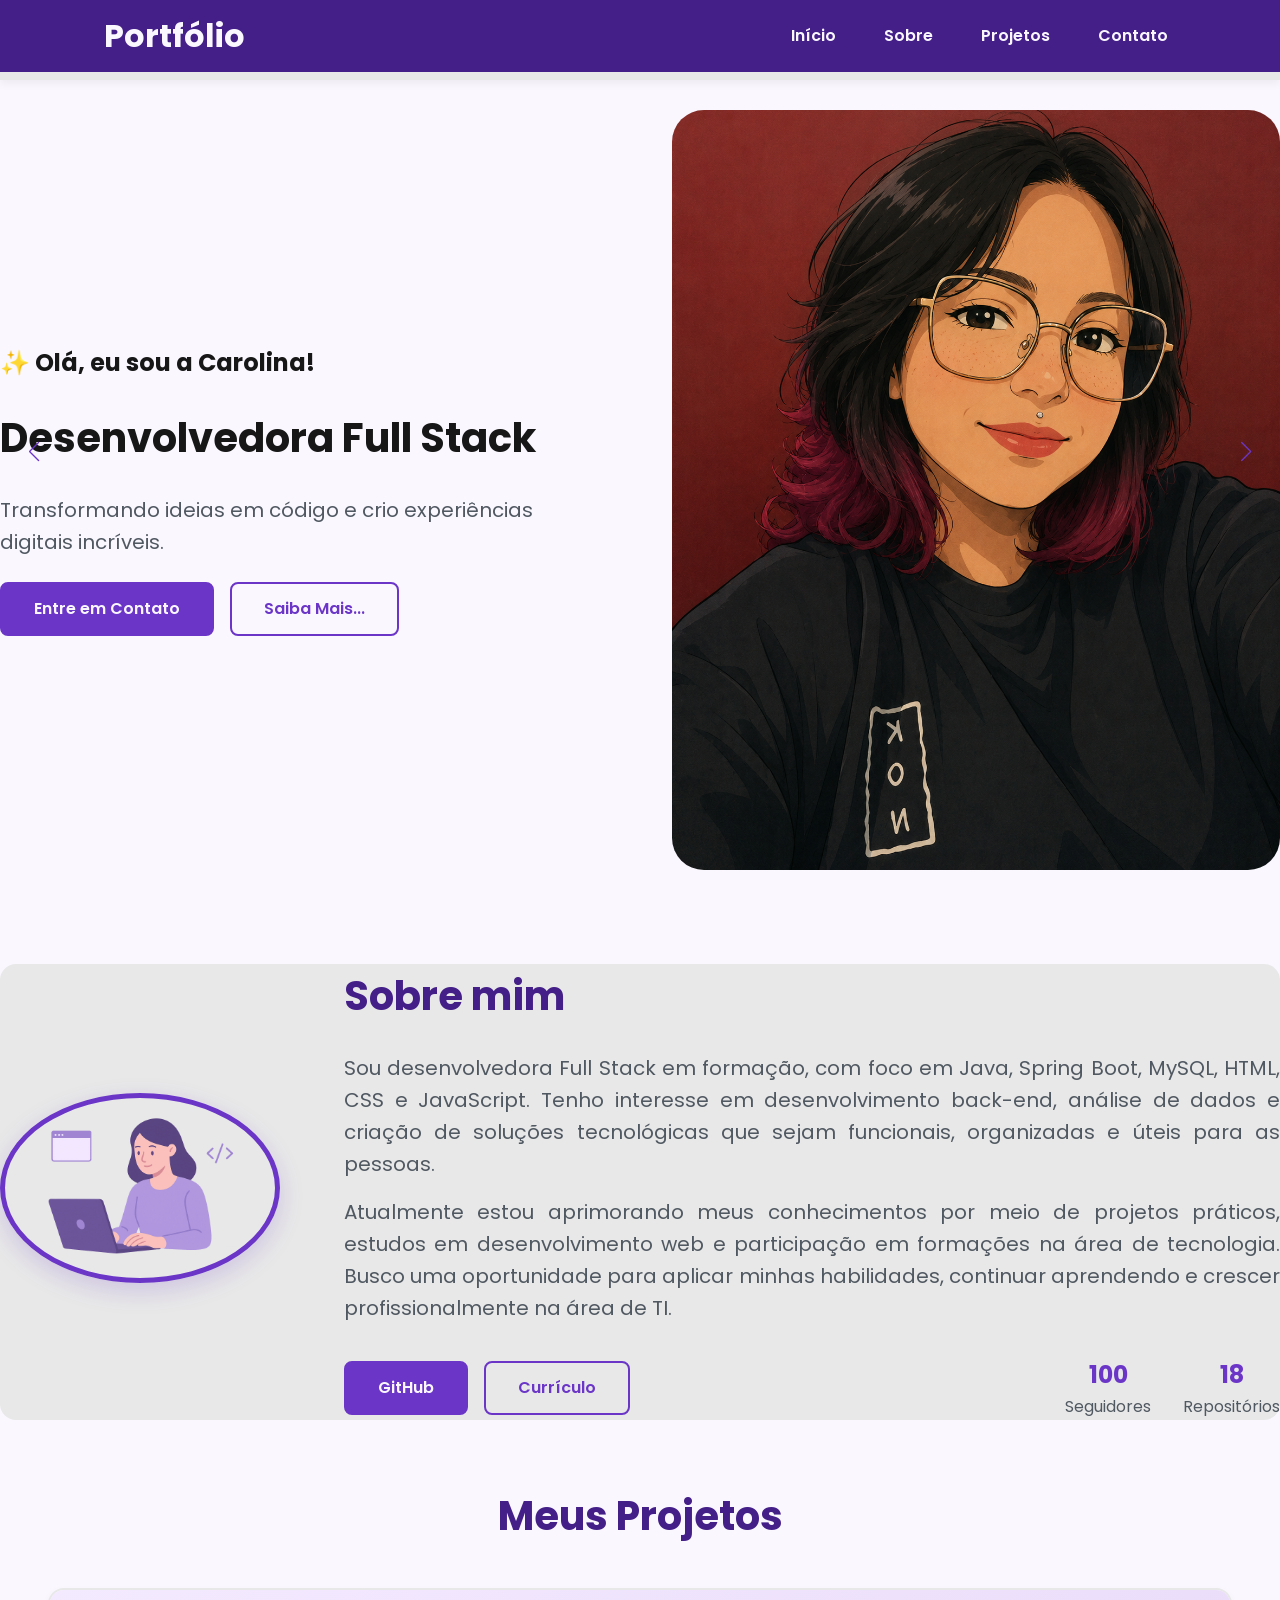
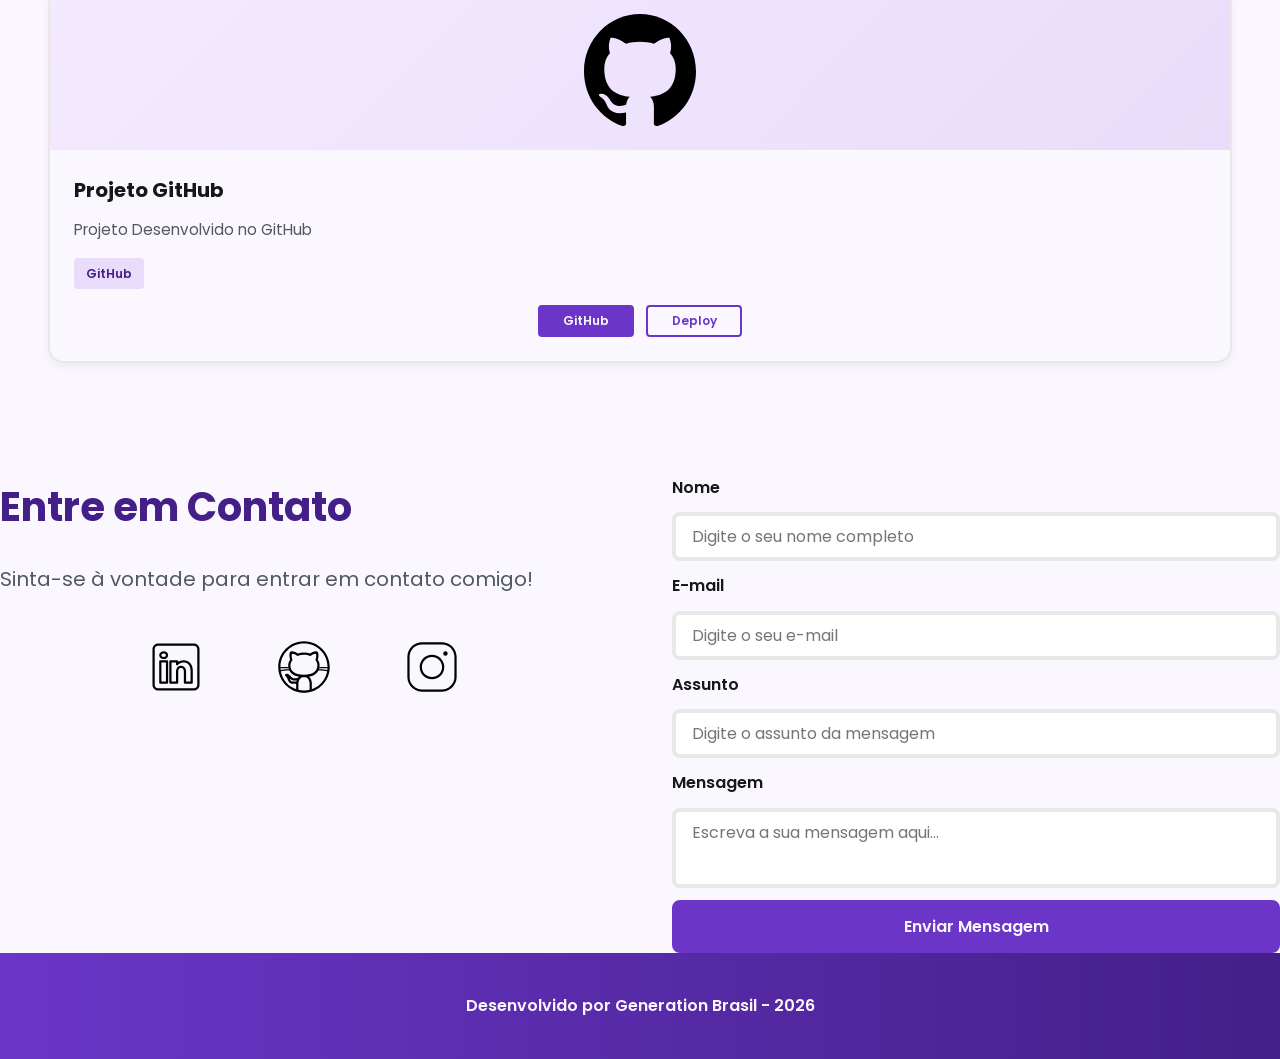
==== index.html @ 95e1c5ce "Implementação de estilização e responsividade" ====
<!DOCTYPE html>
<html lang="pt-br">

<head>

    <!-- Fontes do Google -->
<link rel="preconnect" href="https://fonts.googleapis.com">
<link rel="preconnect" href="https://fonts.gstatic.com" crossorigin>

<!-- Fonte do Google - Poppins -->
<link href="https://fonts.googleapis.com/css2?family=Poppins&display=swap" rel="stylesheet">

    <meta charset="UTF-8">
    <meta name="viewport" content="width=device-width, initial-scale=1.0">
    <meta name="author" content="Generation Brasil">
    <meta
        name="description"
        content="Portfólio da Generation Brasil,
                 desenvolvedor Full Stack especializado em criar experiências
                 digitais incríveis. Conheça meus projetos e entre em contato."
    >

    <meta name="robots" content="index, follow">

    <link rel="icon" type="image/svg+xml" href="./assets/img/favicon.svg">

    <!-- SWIPER CSS -->
    <link rel="stylesheet" href="https://cdn.jsdelivr.net/npm/swiper@11/swiper-bundle.min.css"> 

    <!-- Link para a Folha de Estilo da Página - CSS -->
    <link rel="stylesheet" href="./assets/css/style.css">

    <title>Portfólio Generation Brasil</title>

</head>

<body>
    <!--Cabeçalho da Página (header)-->
    <header> 

        <div class="menu-content">
            
            <!--TÍTULO-->
            <a href="index.html" id="titulo">Portfólio</a>

            <!--MENU-->
            <nav>
                <ul class="menu-list"> 
                    <li><a href="#hero">Início</a></li>
                    <li><a href="#about">Sobre</a></li>
                    <li><a href="#projects">Projetos</a></li>
                    <li><a href="#contact">Contato</a></li>
                </ul>
            </nav>

        </div>

    </header>

    <!--Seção Principal da Página (main)-->
    <main>

        <!--Seção de Boas vindas-->
        <section id="hero" class="section-container hero-container">

            <!--BOAS VINDAS-->
            <article class="hero-content">

                <span>✨ Olá, eu sou a Carolina!</span>
                <h1>Desenvolvedora Full Stack</h1>
                <p>Transformando ideias em código e crio experiências digitais incríveis.</p>

                <div class="buttons-container">
                    <a href="#contact" class="botao">Entre em Contato</a>
                    <a href="#about" class="botao-outline">Saiba Mais...</a>
                </div>

            </article>

            <!--IMAGEM-->
            <figure class="hero-image">
                <img src="assets/img/carolina_estudio-ghibi.png" 
                alt="Foto do Autor"
                class="float-animation">
            </figure>

        </section>

        <!--Seção Sobre o autor-->
        <section id="about" class="section-container about-container">
             <figure class="about-image">
        <img src="assets/img/foto_dev_woman.svg" alt="Foto do perfil">
    </figure>

    <article class="about-content">
        <h2>Sobre mim</h2>

        <p>
            Sou desenvolvedora Full Stack em formação, com foco em Java, Spring Boot,
    MySQL, HTML, CSS e JavaScript. Tenho interesse em desenvolvimento back-end,
    análise de dados e criação de soluções tecnológicas que sejam funcionais,
    organizadas e úteis para as pessoas.
        </p>

        <p>
            Atualmente estou aprimorando meus conhecimentos por meio de projetos práticos,
    estudos em desenvolvimento web e participação em formações na área de tecnologia.
    Busco uma oportunidade para aplicar minhas habilidades, continuar aprendendo e
    crescer profissionalmente na área de TI.
        </p>

        <div class="about-buttons-data">
            <div class="buttons-container">
                <a href="https://github.com/CarolinaPerpetuo" target="_blank" class="botao">GitHub</a>
                <a href="https://docs.google.com/document/d/e/2PACX-1vSJTf8Ic_Tm65-xEOOvZXeC5bcnyCk6GOQiYsWAu1hQBzOpIirMVgeKDnfMWRw5-w/pub" target="_blank" class="botao-outline">Currículo</a>
            </div>

            <div class="data-container">
                <div class="data-item">
                    <span class="data-number">100</span>
                    <span class="data-label">Seguidores</span>
                </div>

                <div class="data-item">
                    <span class="data-number">18</span>
                    <span class="data-label">Repositórios</span>
                </div>
            </div>
        </div>
    </article>

        </section>

        <!--Seção de Projetos-->
        <section id="projects" class="section-container projects-container">
             <h2>Meus Projetos</h2>

    <!-- Swiper Container -->
    <div class="swiper projects-swiper">
        <div class="swiper-wrapper">

            <div class="swiper-slide">

                <article class="project-card">

                    <figure class="project-image">
                        <img src="./assets/icons/languages/github.svg"
                             alt="Ícone GitHub">
                    </figure>

                    <div class="project-content">
                        <h3>Projeto GitHub</h3>
                        <p>Projeto Desenvolvido no GitHub</p>

                        <div class="project-tags">
                            <span class="tag">GitHub</span>
                        </div>

                        <div class="project-buttons">
                            <a href="#" target="_blank" class="botao botao-sm">
                                GitHub
                            </a>

                            <a href="#" target="_blank" class="botao-outline botao-sm">
                                Deploy
                            </a>
                        </div>

                    </div>

                </article>

            </div>

        </div>
    </div>

    <!-- Botões de navegação -->
    <div class="swiper-button-next"></div>
    <div class="swiper-button-prev"></div>

    <!-- Paginação -->
    <div class="swiper-pagination"></div>

        </section>


        <!--Seção Formulário de Contato e Redes Sociais-->
        <section id="contact" class="section-container contact-container"> 
           <!-- REDES SOCIAIS -->
    <article class="contact-info">
        <h2>Entre em Contato</h2>
        <p>Sinta-se à vontade para entrar em contato comigo!</p>

        <div class="social-container">

            <a href="https://www.linkedin.com/in/carolinaperpetuo/" target="_blank" class="social-icon" aria-label="LinkedIn">
                <img src="./assets/icons/social/linkedin.svg" alt="Link para o Linkedin">
            </a>

            <a href="https://github.com/carolinaperpetuo" target="_blank" class="social-icon" aria-label="GitHub">
                <img src="./assets/icons/social/github.svg" alt="Link para o GitHub">
            </a>

            <a href="#" target="_blank" class="social-icon" aria-label="Instagram">
                <img src="./assets/icons/social/instagram.svg" alt="Link para o Instagram">
            </a>

        </div>
    </article>

    <!-- FORMULÁRIO -->
    <form id="formulario">

        <label for="nome">Nome</label>
        <input id="nome" name="nome" type="text" placeholder="Digite o seu nome completo">
        <span id="erro-nome"></span>

        <label for="email">E-mail</label>
        <input id="email" name="email" type="text" placeholder="Digite o seu e-mail">
        <span id="erro-email"></span>

        <label for="assunto">Assunto</label>
        <input id="assunto" name="assunto" type="text" placeholder="Digite o assunto da mensagem">
        <span id="erro-assunto"></span>

        <label for="mensagem">Mensagem</label>
        <textarea id="mensagem" name="mensagem" placeholder="Escreva a sua mensagem aqui..."></textarea>
        <span id="erro-mensagem"></span>

        <button class="botao" type="submit">Enviar Mensagem</button>

    </form>
 
        </section>
        
    </main>

    <!--Rodapé da Página (footer)-->
    <footer>
        Desenvolvido por Generation Brasil - 2026

    </footer>
</body>
</html>
---- assets/css/style.css ----
*{
    margin: 0;
    padding: 0; 
    box-sizing: border-box;
    font-family: 'Poppins', sans-serif;
    font-weight: 400;
    text-decoration: none;
    outline: none;
}
:root {

    /* Paleta de Cores - Purple */
    --purple-50: #f4eaff;
    --purple-100: #e9dcfa;
    --purple-200: #cdb3f0;
    --purple-300: #b186e5;
    --purple-400: #9460db;
    --purple-500: #6b36c8;
    --purple-600: #5b2ca0;
    --purple-700: #4c2177;
    --purple-800: #441f88;
    --purple-900: #2a0e4d;

    /* Cores Neutras */
    --gray-200: #e8e8e8;
    --gray-400: #505861;
    --black: #171717;
    --white: #FAF7FF;

    /* Cores de Estado */
    --error: #e63946;

    /* Sombras */
    --shadow-sm: 0 0.25rem 0.5rem rgba(0, 0, 0, 0.05);
    --shadow-md: 0 0.25rem 0.75rem rgba(107, 54, 200, 0.3);
    --shadow-lg: 0 0.5rem 1.5rem rgba(107, 54, 200, 0.2);

    /* Espaçamentos */
    --spacing-xs: 0.5rem;
    --spacing-sm: 1rem;
    --spacing-md: 1.5rem;
    --spacing-lg: 2rem;
    --spacing-xl: 3rem;
    --spacing-2xl: 4rem;

    /* Tamanhos de Fonte */
    --text-sm: 0.75rem;
    --text-base: 1rem;
    --text-lg: 1.25rem;
    --text-xl: 1.5rem;
    --text-2xl: 2rem;
    --text-3xl: 2.5rem;

    /* Border Radius */
    --radius-sm: 0.25rem;
    --radius-md: 0.5rem;
    --radius-lg: 1rem;
    --radius-xl: 2rem;
    --radius-full: 50%;

    /* Animação Padrão */
    --transition-default: all 0.3s ease;
}

html {
    scroll-behavior: smooth;
}

body {
    display: flex;
    flex-direction: column;
    min-height: 100vh;
    background-color: var(--white);
    line-height: 1.6;
    color: var(--black);
}

main {
    flex: 1;
}

.buttons-container {
    display: flex;
    gap: var(--spacing-sm);
}

.botao,
.botao-outline {
    display: inline-block;
    padding: 0.75rem 2rem;
    border: 0.15rem solid transparent;
    border-radius: var(--radius-md);
    font-size: var(--text-base);
    font-weight: 600;
    text-align: center;
    cursor: pointer;
    transition: var(--transition-default);
}

/* Botão preenchido (primário) */
.botao {
    border-color: var(--purple-500);
    background-color: var(--purple-500);
    color: var(--white);
}

.botao:hover {
    border-color: var(--purple-800);
    background-color: var(--purple-800);
    box-shadow: var(--shadow-md);
    transform: translateY(-0.25rem);
}

/* Botão outline (secundário) */
.botao-outline {
    border-color: var(--purple-500);
    background-color: transparent;
    color: var(--purple-500);
}

.botao-outline:hover {
    border-color: var(--purple-500);
    background-color: var(--purple-500);
    color: var(--white);
    transform: translateY(-0.25rem);
}

/* Modificador para botões pequenos (usado em projetos) */
.botao.botao-sm,
.botao-outline.botao-sm {
    min-width: 6rem;
    padding: 0.25rem var(--spacing-sm);
    border-width: 0.125rem;
    border-radius: 0.25rem;
    font-size: var(--text-sm);
}
/* Header */

header {
    position: sticky;
    top: 0;
    z-index: 1000;
    width: 100%;
    height: 5rem;
    border-bottom: var(--spacing-xs) solid var(--gray-200);
    background-color: var(--purple-800);
    box-shadow: var(--shadow-sm);
}

header a {
    font-weight: 600;
    color: var(--white);
    transition: color 0.3s ease;
}

header a:hover {
    color: var(--purple-100);
}

/* Título e Menu de Navegação */

#titulo {
    font-size: var(--text-2xl);
    font-weight: 700;
}

.menu-content {
    display: flex;
    justify-content: space-between;
    align-items: center;
    max-width: 70rem;
    height: 100%;
    margin: 0 auto;
    padding: 0 var(--spacing-md);
}

.menu-list {
    display: flex;
    gap: var(--spacing-lg);
    list-style: none;
}

.menu-list a {
    padding: var(--spacing-xs);
}
/* Seção Hero */

.hero-container {
    display: flex;
    align-items: center;
    gap: var(--spacing-2xl);
    min-height: calc(100vh - 5rem);
}

.hero-content {
    display: flex;
    flex: 1;
    flex-direction: column;
    gap: var(--spacing-md);
}

.hero-content span {
    font-size: var(--text-xl);
    font-weight: 700;
}

.hero-content h1 {
    font-size: var(--text-3xl);
    font-weight: 700;
}

.hero-content p,
.about-content p,
.contact-info p {
    font-size: var(--text-lg);
    color: var(--gray-400);
}

.hero-image {
    display: flex;
    flex: 1;
    justify-content: center;
}

.hero-image img {
    width: 100%;
    max-width: 100%;
    border-radius: var(--radius-xl);
}

/* Animação flutuante */

@keyframes float {
    0%,
    100% {
        transform: translateY(0);
    }

    50% {
        transform: translateY(-1.25rem);
    }
}

.float-animation {
    animation: float 3s ease-in-out infinite;
}
/* Seção About */

.about-container {
    display: flex;
    align-items: center;
    gap: var(--spacing-2xl);
    margin: var(--spacing-2xl) auto;
    border-radius: var(--radius-lg);
    background-color: var(--gray-200);
}

.about-image {
    flex: 0 0 17.5rem;
}

.about-image img {
    width: 100%;
    border: 0.35rem solid var(--purple-500);
    border-radius: var(--radius-full);
    box-shadow: var(--shadow-lg);
}

.about-content h2,
.projects-container h2,
.contact-info h2 {
    margin-bottom: var(--spacing-md);
    font-size: var(--text-3xl);
    font-weight: 700;
    color: var(--purple-800);
}

.about-content p {
    margin-bottom: var(--spacing-sm);
    text-align: justify;
}

.about-buttons-data {
    display: flex;
    justify-content: space-between;
    align-items: center;
    gap: var(--spacing-lg);
    margin-top: var(--spacing-lg);
}

.about-buttons-data .botao {
    margin-right: auto;
}

.data-container {
    display: flex;
    gap: var(--spacing-lg);
    margin-top: 0;
}

.data-item {
    display: flex;
    flex-direction: column;
    align-items: center;
}

.data-number {
    font-size: var(--text-xl);
    font-weight: 700;
    text-align: center;
    color: var(--purple-500);
}

.data-label {
    font-size: var(--text-base);
    text-align: center;
    color: var(--gray-400);
}
/* ==========================================
   SEÇÃO PROJECTS
========================================== */

.projects-container {
    scroll-margin-top: 3rem;
    margin: var(--spacing-2xl) auto;
    text-align: center;
}

.projects-swiper {
    position: relative;
    width: 100%;
    padding: var(--spacing-sm) var(--spacing-xl) var(--spacing-xl);
    overflow: hidden;
}

/* Card do Projeto */

.project-card {
    display: flex;
    flex-direction: column;
    width: 100%;
    height: 100%;
    border: 0.15rem solid var(--gray-200);
    border-radius: var(--radius-lg);
    background-color: var(--white);
    box-shadow: var(--shadow-sm);
    overflow: hidden;
    transition: var(--transition-default);
}

.project-card:hover {
    box-shadow: var(--shadow-lg);
}

/* Imagem do Projeto */

.project-image {
    display: flex;
    align-items: center;
    justify-content: center;
    width: 100%;
    height: 10rem;
    background: linear-gradient(
        135deg,
        var(--purple-50) 0%,
        var(--purple-100) 100%
    );
}

.project-image img {
    width: 75%;
    height: 75%;
    max-width: 7rem;
    max-height: 7rem;
    object-fit: contain;
    transition: transform 0.3s ease;
}

/* Conteúdo do Projeto */

.project-content {
    display: flex;
    flex: 1;
    flex-direction: column;
    padding: var(--spacing-md);
    text-align: left;
}

.project-content h3 {
    margin-bottom: 0.75rem;
    font-size: var(--text-lg);
    font-weight: 700;
}

.project-content p {
    flex: 1;
    margin-bottom: var(--spacing-sm);
    font-size: 0.95rem;
    color: var(--gray-400);
}

/* Tags */

.project-tags {
    display: flex;
    flex-wrap: wrap;
    gap: var(--spacing-xs);
}

.tag {
    padding: 0.375rem 0.75rem;
    border-radius: var(--radius-sm);
    background-color: var(--purple-100);
    font-size: var(--text-sm);
    font-weight: 600;
    color: var(--purple-800);
}

/* Botões */

.project-buttons {
    display: flex;
    justify-content: center;
    align-items: center;
    gap: 0.75rem;
    margin-top: var(--spacing-sm);
}
/* Swiper */

.swiper-wrapper {
    align-items: stretch;
}

.swiper-slide {
    display: flex;
    height: auto;
}

/* Botões do Swiper */

.swiper-button-next,
.swiper-button-prev {
    width: 3rem;
    height: 3rem;
}

.swiper-button-next::after,
.swiper-button-prev::after {
    font-size: var(--text-lg);
    color: var(--purple-500);
}

.swiper-button-next:hover::after,
.swiper-button-prev:hover::after {
    color: var(--purple-800);
}

/* Indicadores de paginação */

.swiper-pagination-bullet {
    width: 0.75rem;
    height: 0.75rem;
    background-color: var(--gray-200);
    opacity: 1;
}

.swiper-pagination-bullet-active {
    width: var(--spacing-lg);
    border-radius: var(--radius-sm);
    background-color: var(--purple-500);
}
/* Seção Contact */

.contact-container {
    display: grid;
    grid-template-columns: 1fr 1fr;
    gap: var(--spacing-2xl);
}

.contact-info h2 {
    margin-bottom: var(--spacing-md);
}

.contact-info p {
    margin-bottom: var(--spacing-lg);
}

.social-container {
    display: flex;
    justify-content: center;
    gap: var(--spacing-xl);
}

.social-icon {
    width: 5rem;
    height: 5rem;
    padding: 0.75rem;
    border-radius: var(--radius-md);
    transition: var(--transition-default);
}

.social-icon img {
    width: 100%;
    filter: brightness(0) saturate(100%);
    transition: filter 0.3s ease;
}

.social-icon:hover img {
    filter: brightness(0)
        saturate(100%)
        invert(42%)
        sepia(93%)
        saturate(1352%)
        hue-rotate(243deg)
        brightness(79%)
        contrast(91%);
}
/* Formulário */

form {
    display: flex;
    flex-direction: column;
    gap: 0.75rem;
}

form label {
    font-size: var(--text-base);
    font-weight: 600;
}

form input,
form textarea {
    width: 100%;
    padding: 0.5rem var(--spacing-sm);
    border: 0.25rem solid var(--gray-200);
    border-radius: var(--radius-md);
    font-family: inherit;
    font-size: var(--text-base);
    transition: border-color 0.3s ease;
}

form input:focus,
form textarea:focus {
    border-color: var(--purple-500);
    outline: none;
}

form textarea {
    min-height: 5rem;
    resize: none;
}

form span {
    margin-top: -0.75rem;
    font-size: var(--text-sm);
    color: var(--error);
}
/* Footer */

footer {
    padding: 2.5rem;
    background: linear-gradient(
        to right,
        var(--purple-500),
        var(--purple-800)
    );
    font-weight: 600;
    text-align: center;
    color: var(--white);
}
footer {
    padding: 2.5rem;
    background: linear-gradient(
        to right,
        var(--purple-500),
        var(--purple-800)
    );
    font-weight: 600;
    text-align: center;
    color: var(--white);
}

/* Success */

.success-container {
    display: flex;
    flex-direction: column;
    justify-content: center;
    align-items: center;
    width: 100%;
    min-height: calc(100vh - 12.5rem);
    padding: var(--spacing-xl) var(--spacing-md);
}

.success-content {
    display: flex;
    flex-direction: column;
    align-items: center;
    gap: var(--spacing-md);
    max-width: 37.5rem;
    text-align: center;
}

.success-content h1 {
    font-size: var(--text-3xl);
    font-weight: 700;
    color: var(--purple-800);
}

.success-content h2 {
    font-size: var(--text-lg);
    color: var(--gray-400);
}

.success-icon {
    display: flex;
    align-items: center;
    justify-content: center;
    width: 7.5rem;
    height: 7.5rem;
    border-radius: var(--radius-full);
    background-color: var(--purple-100);
}

.success-icon img {
    width: 6rem;
    height: 6rem;
    filter: brightness(0)
            saturate(100%)
            invert(11%)
            sepia(69%)
            saturate(3759%)
            hue-rotate(256deg)
            brightness(101%)
            contrast(96%);
}
/* Responsividade - Tablets */

@media screen and (max-width: 1024px) {

    /* Layout */
    .section-container {
        padding: var(--spacing-lg) var(--spacing-md);
    }

    /* Tipografia */
    .section-container h1 {
        font-size: var(--text-3xl);
    }

    .section-container h2 {
        font-size: var(--text-2xl);
    }

    .section-container p {
        font-size: var(--text-base);
    }

    .section-container span {
        font-size: var(--text-lg);
    }

    .success-content h1 {
        font-size: var(--text-3xl);
    }

    .success-content h2 {
        font-size: var(--text-xl);
    }

    /* Header - Oculta menu em telas pequenas */
    @media (max-width: 768px) {
        .menu-list {
            display: none;
        }
    }

    /* Hero */
    .hero-container {
        flex-direction: column-reverse;
        gap: var(--spacing-lg);
        min-height: 60vh;
        text-align: center;
    }

    .hero-content,
    .hero-image {
        width: 90%;
    }

    .hero-image img {
        object-fit: cover;
    }

    .buttons-container {
        justify-content: center;
        width: 100%;
    }

    .hero-container .botao,
    .hero-container .botao-outline {
        padding: 0.75rem 1.5rem;
        font-size: 0.95rem;
        white-space: nowrap;
    }

    /* About */
    .about-container {
        flex-direction: column;
        gap: var(--spacing-md);
        margin: var(--spacing-lg);
        padding: var(--spacing-lg);
    }

    .about-image {
        flex: 0 0 auto;
        width: 100%;
        display: flex;
        justify-content: center;
    }

    .about-image img {
        max-width: 16rem;
        width: 100%;
    }

    .about-content {
        width: 100%;
    }

    .about-buttons-data {
        flex-direction: column;
        gap: var(--spacing-md);
        align-items: stretch;
    }

    .about-buttons-data .botao {
        margin-right: 0;
    }

    .data-container {
        justify-content: center;
        width: 100%;
    }

    /* Projects */
    .projects-container {
        margin: var(--spacing-lg) auto 0;
    }

    .projects-swiper {
        margin: 0;
        padding: var(--spacing-sm) var(--spacing-lg) 2.5rem;
    }

    .project-card {
        width: 100%;
        height: 30rem;
        min-height: 30rem;
        max-height: 30rem;
        max-width: 100%;
    }

    .project-content {
        display: flex;
        flex-direction: column;
        justify-content: space-between;
        height: 100%;
    }

    .project-content p {
        flex: 1;
        overflow: hidden;
    }

    .project-tags {
        min-height: 2.5rem;
        align-items: flex-start;
    }

    .swiper-wrapper {
        align-items: stretch;
    }

    .swiper-slide {
        display: flex;
        justify-content: center;
        align-items: stretch;
        height: auto;
    }

    .swiper-button-next,
    .swiper-button-prev {
        display: none;
    }

    /* Contact */
    .contact-container {
        grid-template-columns: 1fr;
        gap: var(--spacing-lg);
        width: 90%;
        margin: 0 auto;
    }

    /* Success Page */
    .success-container {
        padding: var(--spacing-xl) var(--spacing-md);
        min-height: calc(100vh - 10rem);
    }

    .success-content {
        gap: var(--spacing-lg);
        max-width: 35rem;
    }

    .success-icon {
        width: 6rem;
        height: 6rem;
    }

    .success-icon img {
        width: 5rem;
        height: 5rem;
    }
}
/* Responsividade - Celulares */

@media screen and (max-width: 480px) {

    /* Layout */
    .section-container {
        padding: var(--spacing-md) var(--spacing-sm);
    }

    /* Tipografia Mobile */
    .section-container h1 {
        font-size: var(--text-xl);
    }

    .section-container h2 {
        font-size: var(--text-xl);
    }

    .section-container p {
        font-size: var(--text-base);
    }

    .section-container span {
        font-size: var(--text-lg);
    }

    .success-content h1 {
        font-size: var(--text-xl);
    }

    .success-content h2 {
        font-size: var(--text-base);
    }

    /* Header */
    #titulo {
        font-size: var(--text-xl);
    }

    .menu-list {
        display: none;
    }

    /* Hero */
    .hero-container {
        gap: var(--spacing-sm);
    }

    .hero-content {
        gap: var(--spacing-xs);
        width: 100%;
    }

    .buttons-container {
        flex-direction: column;
        gap: 0.75rem;
        width: 100%;
    }

    .buttons-container .botao,
    .buttons-container .botao-outline {
        width: 100%;
    }

    .hero-container .botao,
    .hero-container .botao-outline {
        padding: 0.75rem 1rem;
        font-size: 0.95rem;
        white-space: nowrap;
    }

    .hero-image {
        width: 100%;
    }

    .hero-image img {
        max-width: 20rem;
    }

    /* About */
    .about-container {
        margin: var(--spacing-lg) 0.5rem;
        padding: var(--spacing-md);
    }

    .about-image img {
        max-width: 14rem;
    }

    .about-buttons-data .botao,
    .about-buttons-data .botao-outline {
        width: 100%;
        padding: 0.75rem var(--spacing-lg);
        font-size: var(--text-base);
        text-align: center;
    }

    .data-number {
        font-size: var(--text-lg);
    }

    .data-label {
        font-size: var(--text-sm);
    }

    /* Projects */
    .projects-container {
        margin: var(--spacing-lg) auto 0;
    }

    .projects-swiper {
        position: relative;
        margin: 0;
        padding: var(--spacing-sm) 0 2rem 0;
        overflow: visible;
    }

    .project-card {
        width: 100%;
        height: 20rem;
        max-width: 20rem;
    }

    .project-image {
        height: 10rem;
    }

    .project-content {
        padding: var(--spacing-md);
    }

    .project-content h3 {
        font-size: 1.25rem;
    }

    .project-content p {
        font-size: 0.95rem;
    }

    /* Contact */
    .contact-container {
        width: 100%;
    }

    .contact-info p {
        margin-bottom: var(--spacing-md);
    }

    .social-container {
        flex-wrap: wrap;
        gap: var(--spacing-lg);
        margin-bottom: var(--spacing-xs);
    }

    .social-icon {
        width: 4rem;
        height: 4rem;
    }

    /* Formulário */
    form {
        gap: var(--spacing-sm);
    }

    form label {
        font-size: 0.95rem;
    }

    form input,
    form textarea {
        padding: 0.75rem;
        font-size: var(--text-base);
    }

    form button {
        padding: 0.75rem var(--spacing-md);
        font-size: var(--text-base);
    }

    /* Footer */
    footer {
        padding: var(--spacing-md) var(--spacing-sm);
        font-size: var(--text-sm);
    }

    /* Success Page */
    .success-container {
        padding: var(--spacing-lg) var(--spacing-sm);
        min-height: calc(100vh - 8rem);
    }

    .success-content {
        gap: var(--spacing-md);
        max-width: 100%;
        padding: 0 var(--spacing-sm);
    }

    .success-icon {
        width: 5rem;
        height: 5rem;
    }

    .success-icon img {
        width: 4rem;
        height: 4rem;
    }

    .success-content .botao {
        width: 100%;
        max-width: 20rem;
        padding: 0.75rem var(--spacing-lg);
    }
}
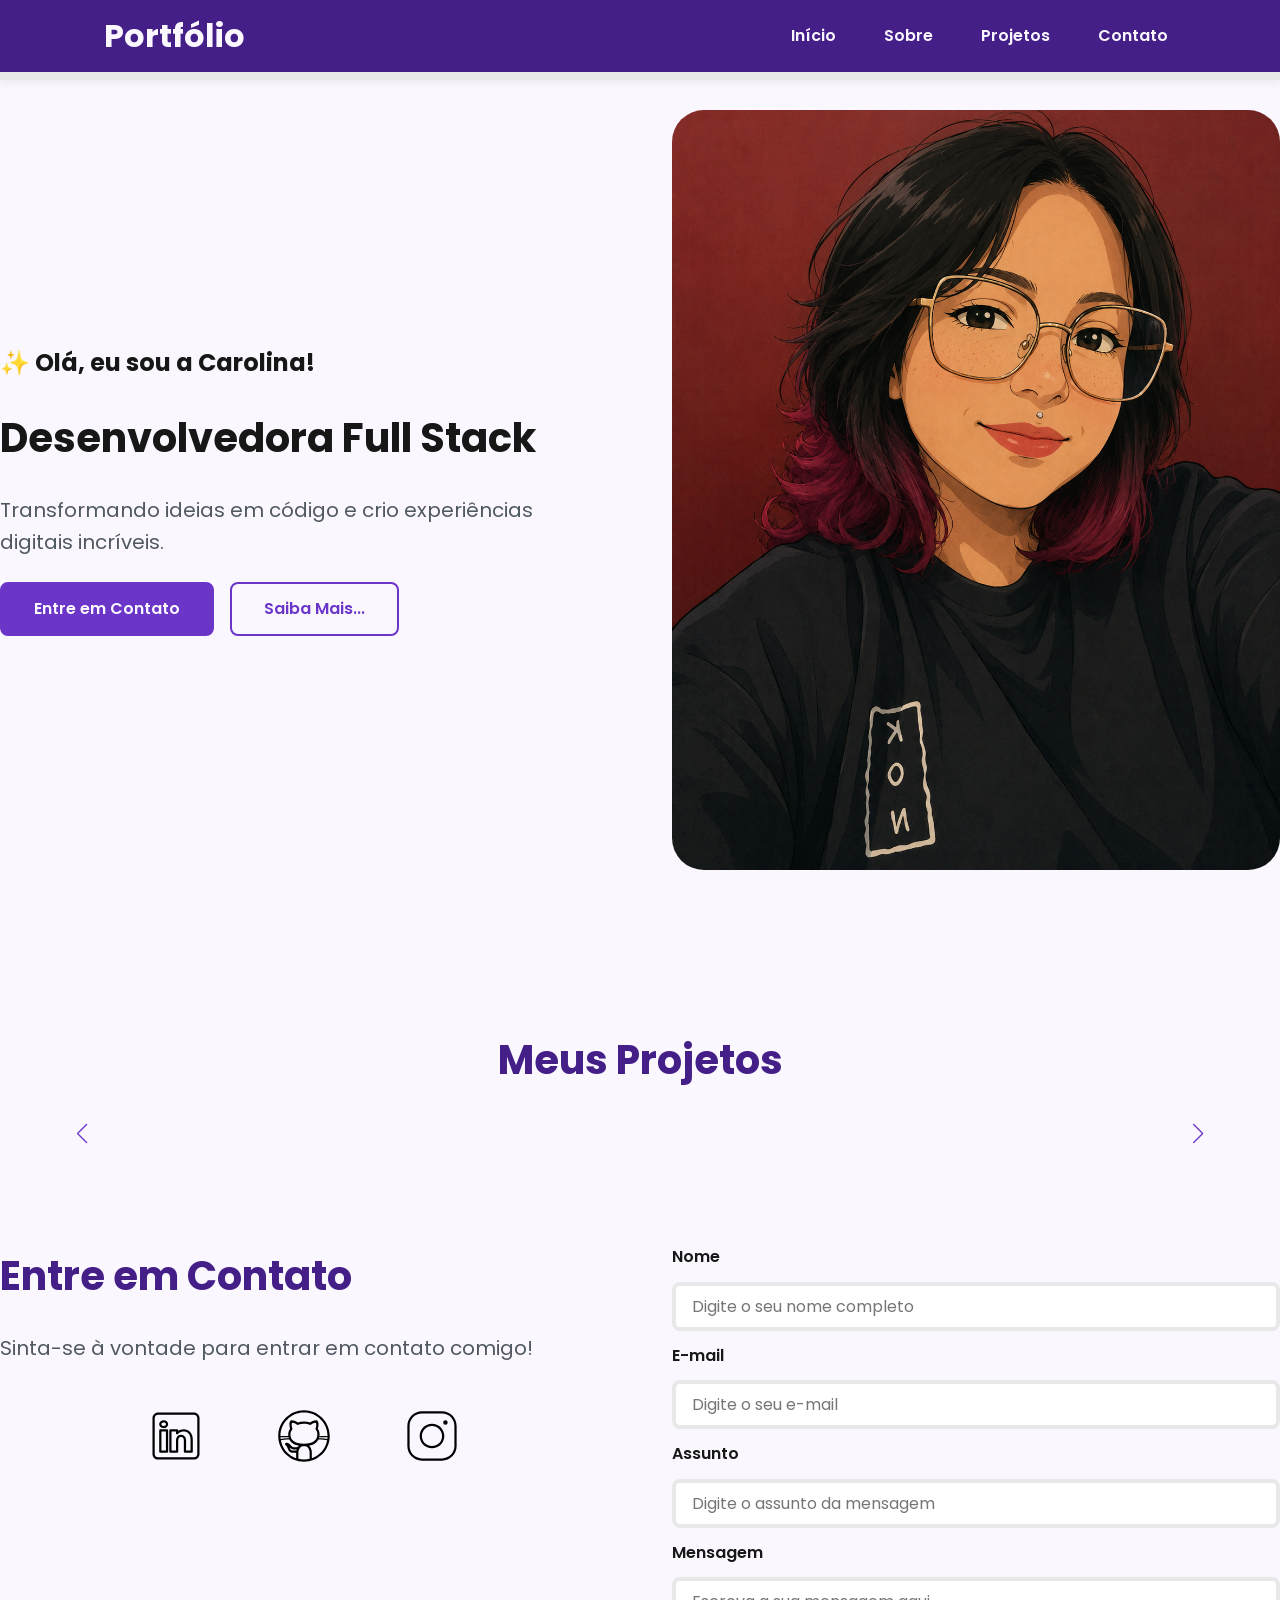
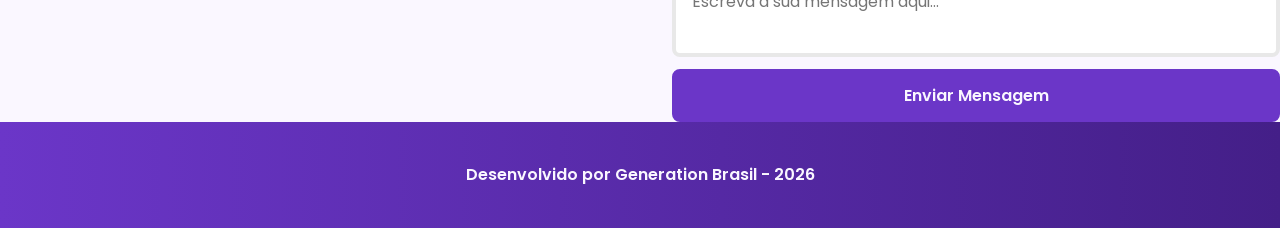
==== commit 4128bc95: "Implementação de GitHub API e validação de formulário" ====
--- a/index.html
+++ b/index.html
@@ -88,47 +88,7 @@
 
         <!--Seção Sobre o autor-->
         <section id="about" class="section-container about-container">
-             <figure class="about-image">
-        <img src="assets/img/foto_dev_woman.svg" alt="Foto do perfil">
-    </figure>
-
-    <article class="about-content">
-        <h2>Sobre mim</h2>
-
-        <p>
-            Sou desenvolvedora Full Stack em formação, com foco em Java, Spring Boot,
-    MySQL, HTML, CSS e JavaScript. Tenho interesse em desenvolvimento back-end,
-    análise de dados e criação de soluções tecnológicas que sejam funcionais,
-    organizadas e úteis para as pessoas.
-        </p>
-
-        <p>
-            Atualmente estou aprimorando meus conhecimentos por meio de projetos práticos,
-    estudos em desenvolvimento web e participação em formações na área de tecnologia.
-    Busco uma oportunidade para aplicar minhas habilidades, continuar aprendendo e
-    crescer profissionalmente na área de TI.
-        </p>
-
-        <div class="about-buttons-data">
-            <div class="buttons-container">
-                <a href="https://github.com/CarolinaPerpetuo" target="_blank" class="botao">GitHub</a>
-                <a href="https://docs.google.com/document/d/e/2PACX-1vSJTf8Ic_Tm65-xEOOvZXeC5bcnyCk6GOQiYsWAu1hQBzOpIirMVgeKDnfMWRw5-w/pub" target="_blank" class="botao-outline">Currículo</a>
-            </div>
-
-            <div class="data-container">
-                <div class="data-item">
-                    <span class="data-number">100</span>
-                    <span class="data-label">Seguidores</span>
-                </div>
-
-                <div class="data-item">
-                    <span class="data-number">18</span>
-                    <span class="data-label">Repositórios</span>
-                </div>
-            </div>
-        </div>
-    </article>
-
+            
         </section>
 
         <!--Seção de Projetos-->
@@ -139,48 +99,14 @@
     <div class="swiper projects-swiper">
         <div class="swiper-wrapper">
 
-            <div class="swiper-slide">
-
-                <article class="project-card">
-
-                    <figure class="project-image">
-                        <img src="./assets/icons/languages/github.svg"
-                             alt="Ícone GitHub">
-                    </figure>
-
-                    <div class="project-content">
-                        <h3>Projeto GitHub</h3>
-                        <p>Projeto Desenvolvido no GitHub</p>
-
-                        <div class="project-tags">
-                            <span class="tag">GitHub</span>
-                        </div>
-
-                        <div class="project-buttons">
-                            <a href="#" target="_blank" class="botao botao-sm">
-                                GitHub
-                            </a>
-
-                            <a href="#" target="_blank" class="botao-outline botao-sm">
-                                Deploy
-                            </a>
-                        </div>
-
-                    </div>
-
-                </article>
-
-            </div>
-
-        </div>
-    </div>
-
+            
     <!-- Botões de navegação -->
     <div class="swiper-button-next"></div>
     <div class="swiper-button-prev"></div>
 
     <!-- Paginação -->
     <div class="swiper-pagination"></div>
+    </div>
 
         </section>
 
@@ -210,7 +136,10 @@
     </article>
 
     <!-- FORMULÁRIO -->
-    <form id="formulario">
+    <form id="formulario" action="https://formsubmit.co/3d40cfe3507a879fd7de525ecda334c9" method="POST">
+
+        <input type="hidden" name="_next" value="https://carolinaperpetuo.github.io/Portfolio-Pessoal/success.html">
+        <input type="hidden" name="_captcha" value="false">
 
         <label for="nome">Nome</label>
         <input id="nome" name="nome" type="text" placeholder="Digite o seu nome completo">
@@ -239,7 +168,13 @@
     <!--Rodapé da Página (footer)-->
     <footer>
         Desenvolvido por Generation Brasil - 2026
+    </footer>
 
-    </footer>
+    <!-- SWIPER JS -->
+<script src="https://cdn.jsdelivr.net/npm/swiper@11/swiper-bundle.min.js"></script>
+
+    <!-- Script JavaScript-->
+<script src="assets/js/script.js"></script>
+
 </body>
 </html>
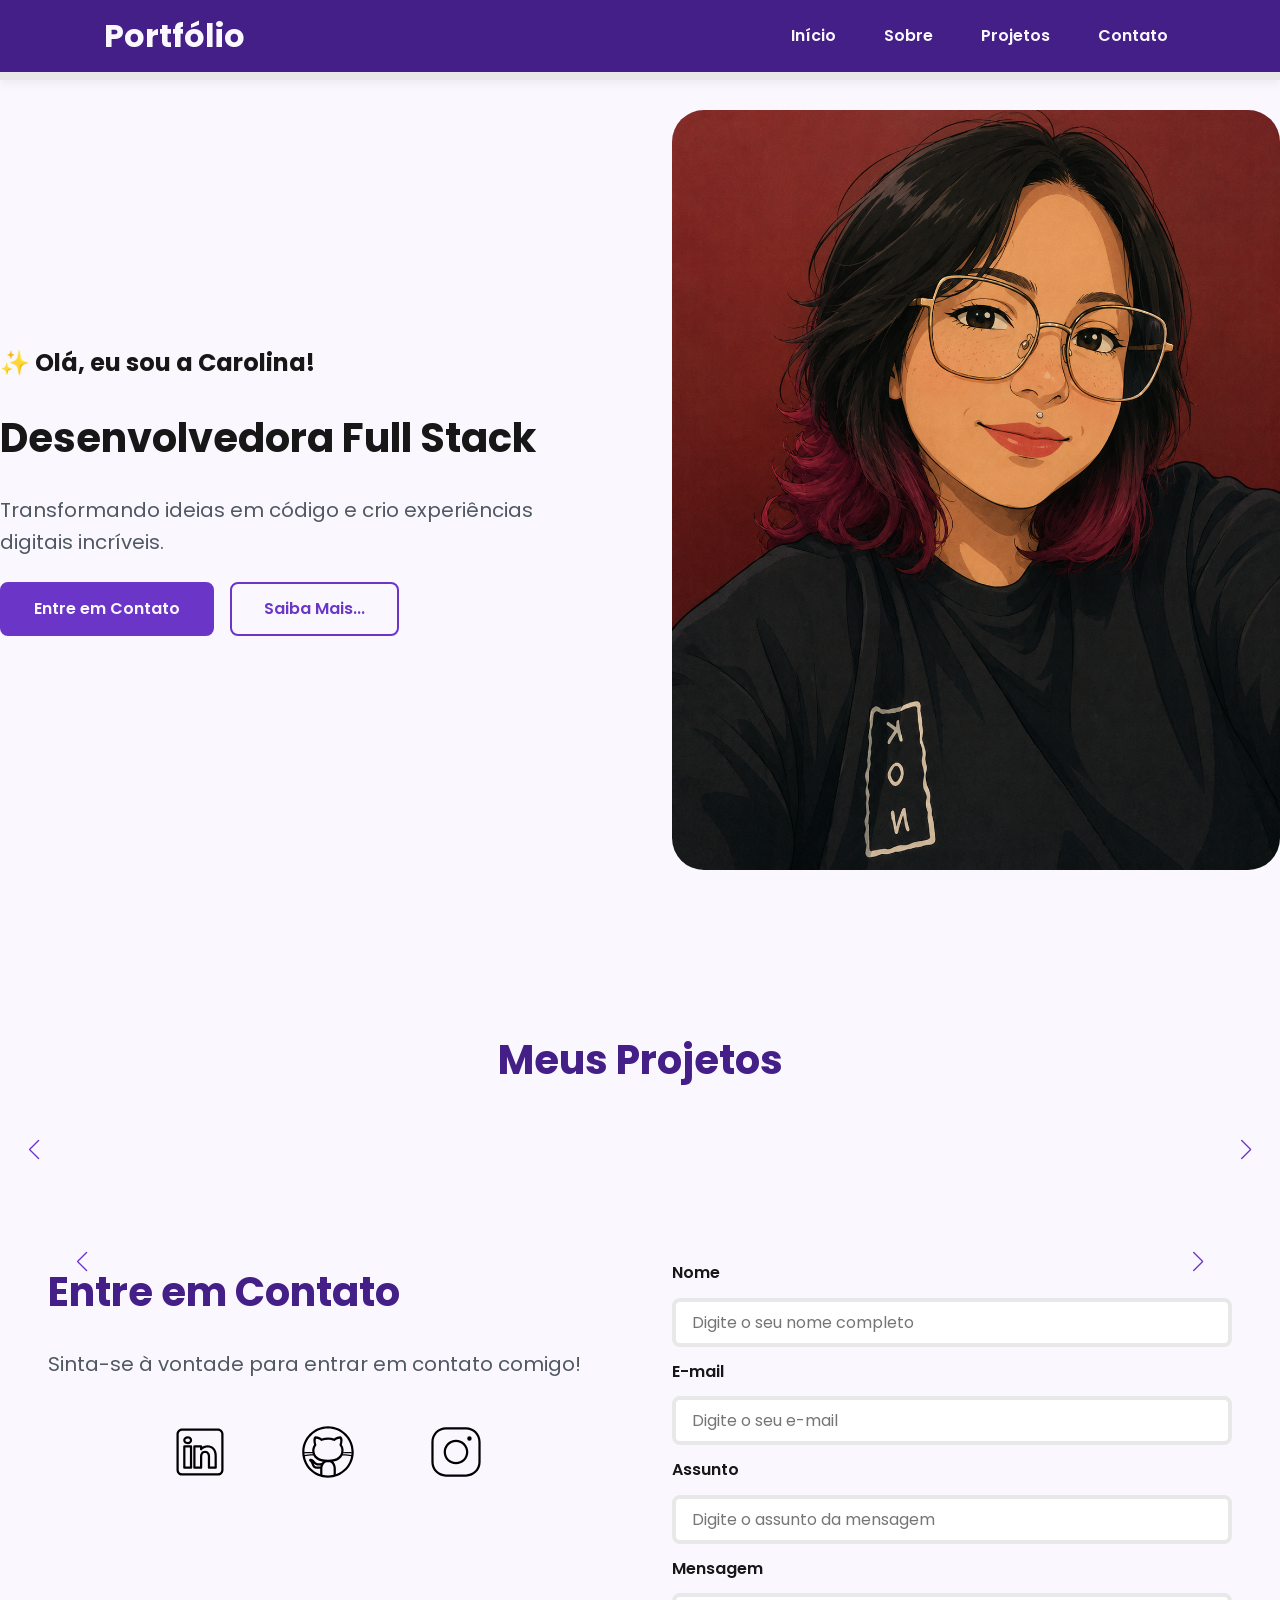
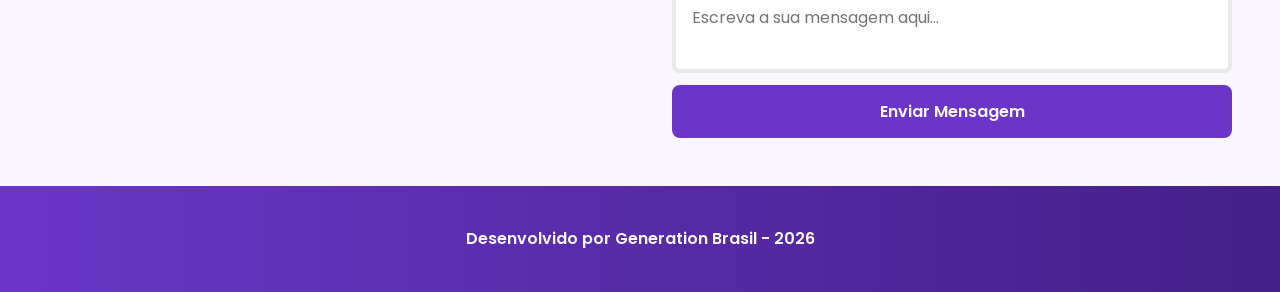
==== commit db569ae0: "Corrigindo a estrtura da Seção de Projetos" ====
--- a/index.html
+++ b/index.html
@@ -92,8 +92,23 @@
         </section>
 
         <!--Seção de Projetos-->
-        <section id="projects" class="section-container projects-container">
-             <h2>Meus Projetos</h2>
+        <!--Seção de Projetos-->
+<section id="projects" class="section-container projects-container">
+    <h2>Meus Projetos</h2>
+
+    <!-- Swiper Container -->
+    <div class="swiper projects-swiper">
+        <div class="swiper-wrapper">
+        </div>
+
+        <!-- Botões de navegação -->
+        <div class="swiper-button-next"></div>
+        <div class="swiper-button-prev"></div>
+
+        <!-- Paginação -->
+        <div class="swiper-pagination"></div>
+    </div>
+</section>
 
     <!-- Swiper Container -->
     <div class="swiper projects-swiper">
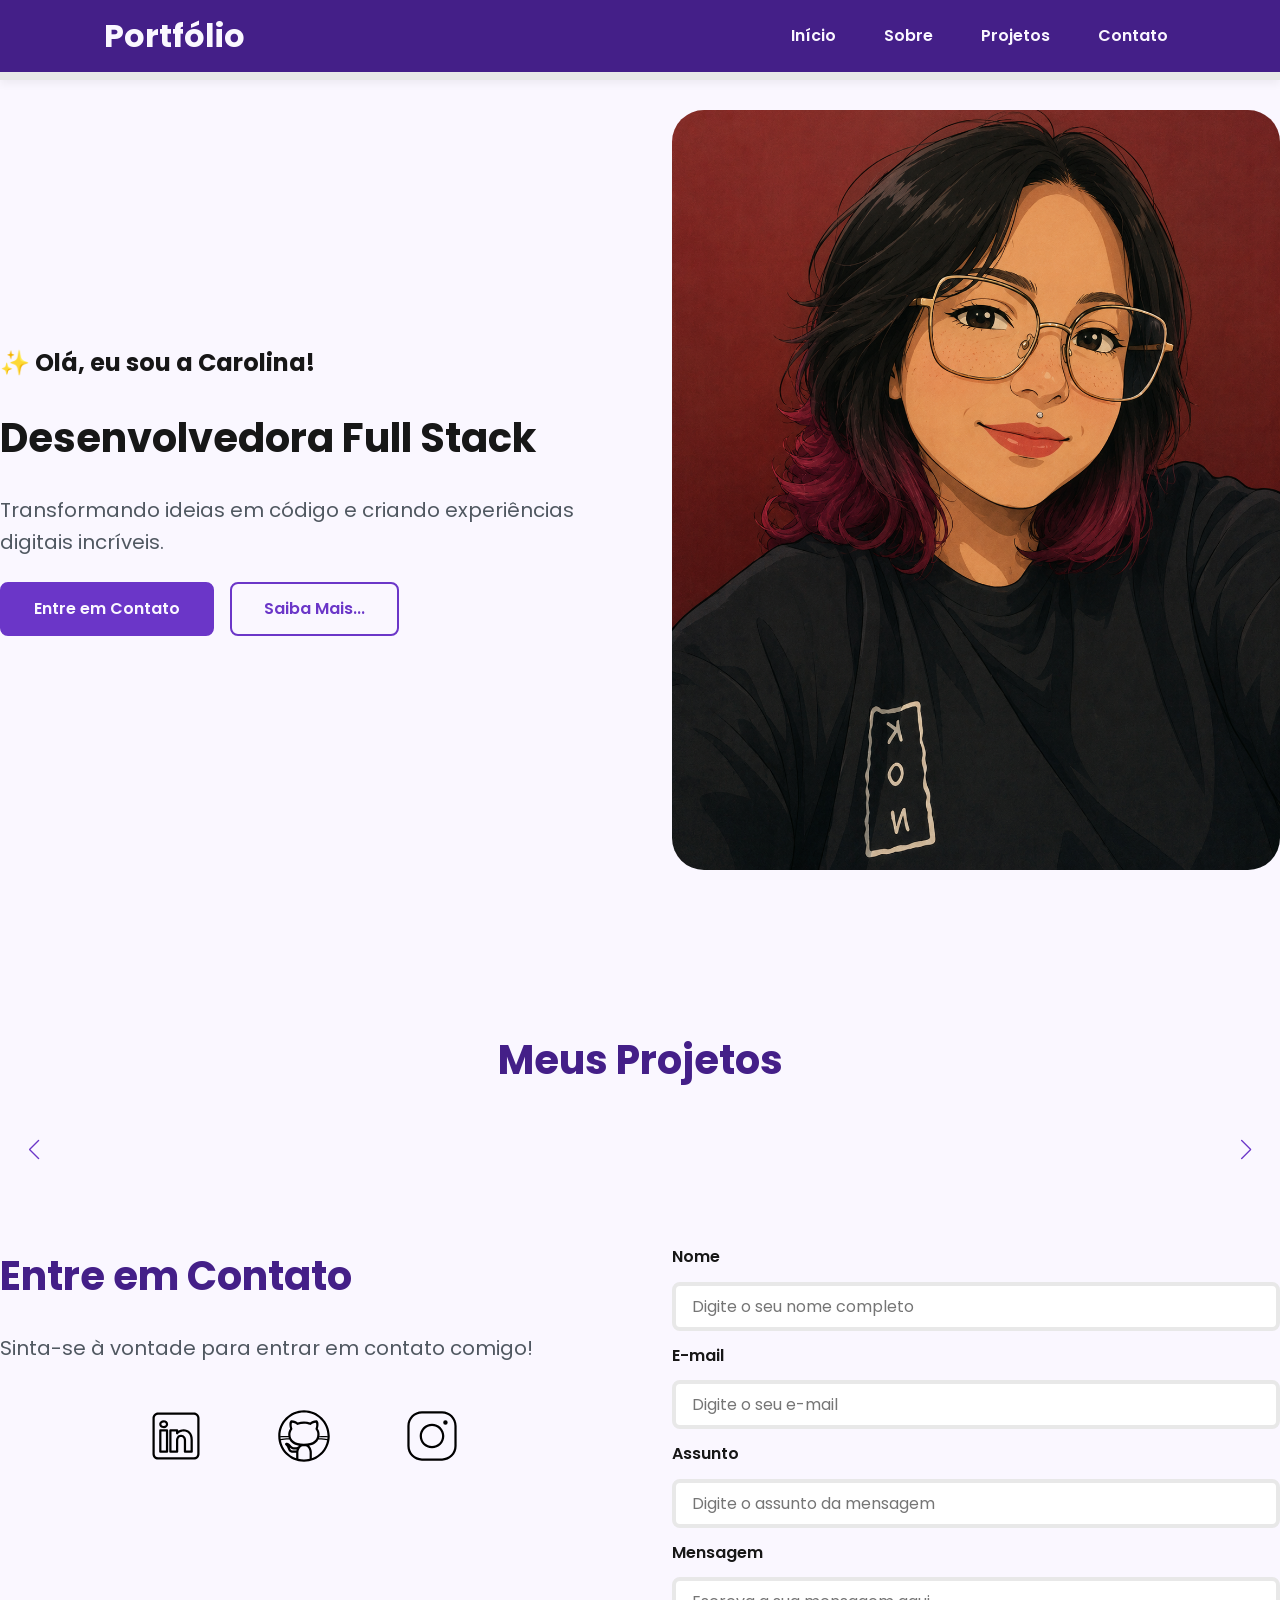
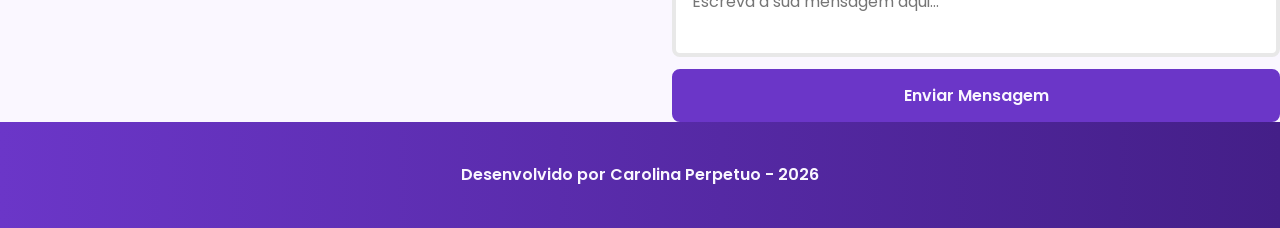
==== commit 2ddd983e: "Ajustes no Portfólio" ====
--- a/index.html
+++ b/index.html
@@ -12,13 +12,10 @@
 
     <meta charset="UTF-8">
     <meta name="viewport" content="width=device-width, initial-scale=1.0">
-    <meta name="author" content="Generation Brasil">
+    <meta name="author" content="Carolina Perpetuo">
     <meta
         name="description"
-        content="Portfólio da Generation Brasil,
-                 desenvolvedor Full Stack especializado em criar experiências
-                 digitais incríveis. Conheça meus projetos e entre em contato."
-    >
+        content="Portfólio de Carolina Perpetuo, desenvolvedora Full Stack com foco em Java, Spring Boot, MySQL, HTML, CSS e JavaScript.">
 
     <meta name="robots" content="index, follow">
 
@@ -30,7 +27,7 @@
     <!-- Link para a Folha de Estilo da Página - CSS -->
     <link rel="stylesheet" href="./assets/css/style.css">
 
-    <title>Portfólio Generation Brasil</title>
+    <title>Carolina Perpetuo | Desenvolvedora Full Stack</title>
 
 </head>
 
@@ -68,7 +65,7 @@
 
                 <span>✨ Olá, eu sou a Carolina!</span>
                 <h1>Desenvolvedora Full Stack</h1>
-                <p>Transformando ideias em código e crio experiências digitais incríveis.</p>
+                <p>Transformando ideias em código e criando experiências digitais incríveis.</p>
 
                 <div class="buttons-container">
                     <a href="#contact" class="botao">Entre em Contato</a>
@@ -92,7 +89,6 @@
         </section>
 
         <!--Seção de Projetos-->
-        <!--Seção de Projetos-->
 <section id="projects" class="section-container projects-container">
     <h2>Meus Projetos</h2>
 
@@ -110,24 +106,10 @@
     </div>
 </section>
 
-    <!-- Swiper Container -->
-    <div class="swiper projects-swiper">
-        <div class="swiper-wrapper">
-
-            
-    <!-- Botões de navegação -->
-    <div class="swiper-button-next"></div>
-    <div class="swiper-button-prev"></div>
-
-    <!-- Paginação -->
-    <div class="swiper-pagination"></div>
-    </div>
-
-        </section>
-
 
         <!--Seção Formulário de Contato e Redes Sociais-->
         <section id="contact" class="section-container contact-container"> 
+
            <!-- REDES SOCIAIS -->
     <article class="contact-info">
         <h2>Entre em Contato</h2>
@@ -182,7 +164,7 @@
 
     <!--Rodapé da Página (footer)-->
     <footer>
-        Desenvolvido por Generation Brasil - 2026
+        Desenvolvido por Carolina Perpetuo - 2026
     </footer>
 
     <!-- SWIPER JS -->
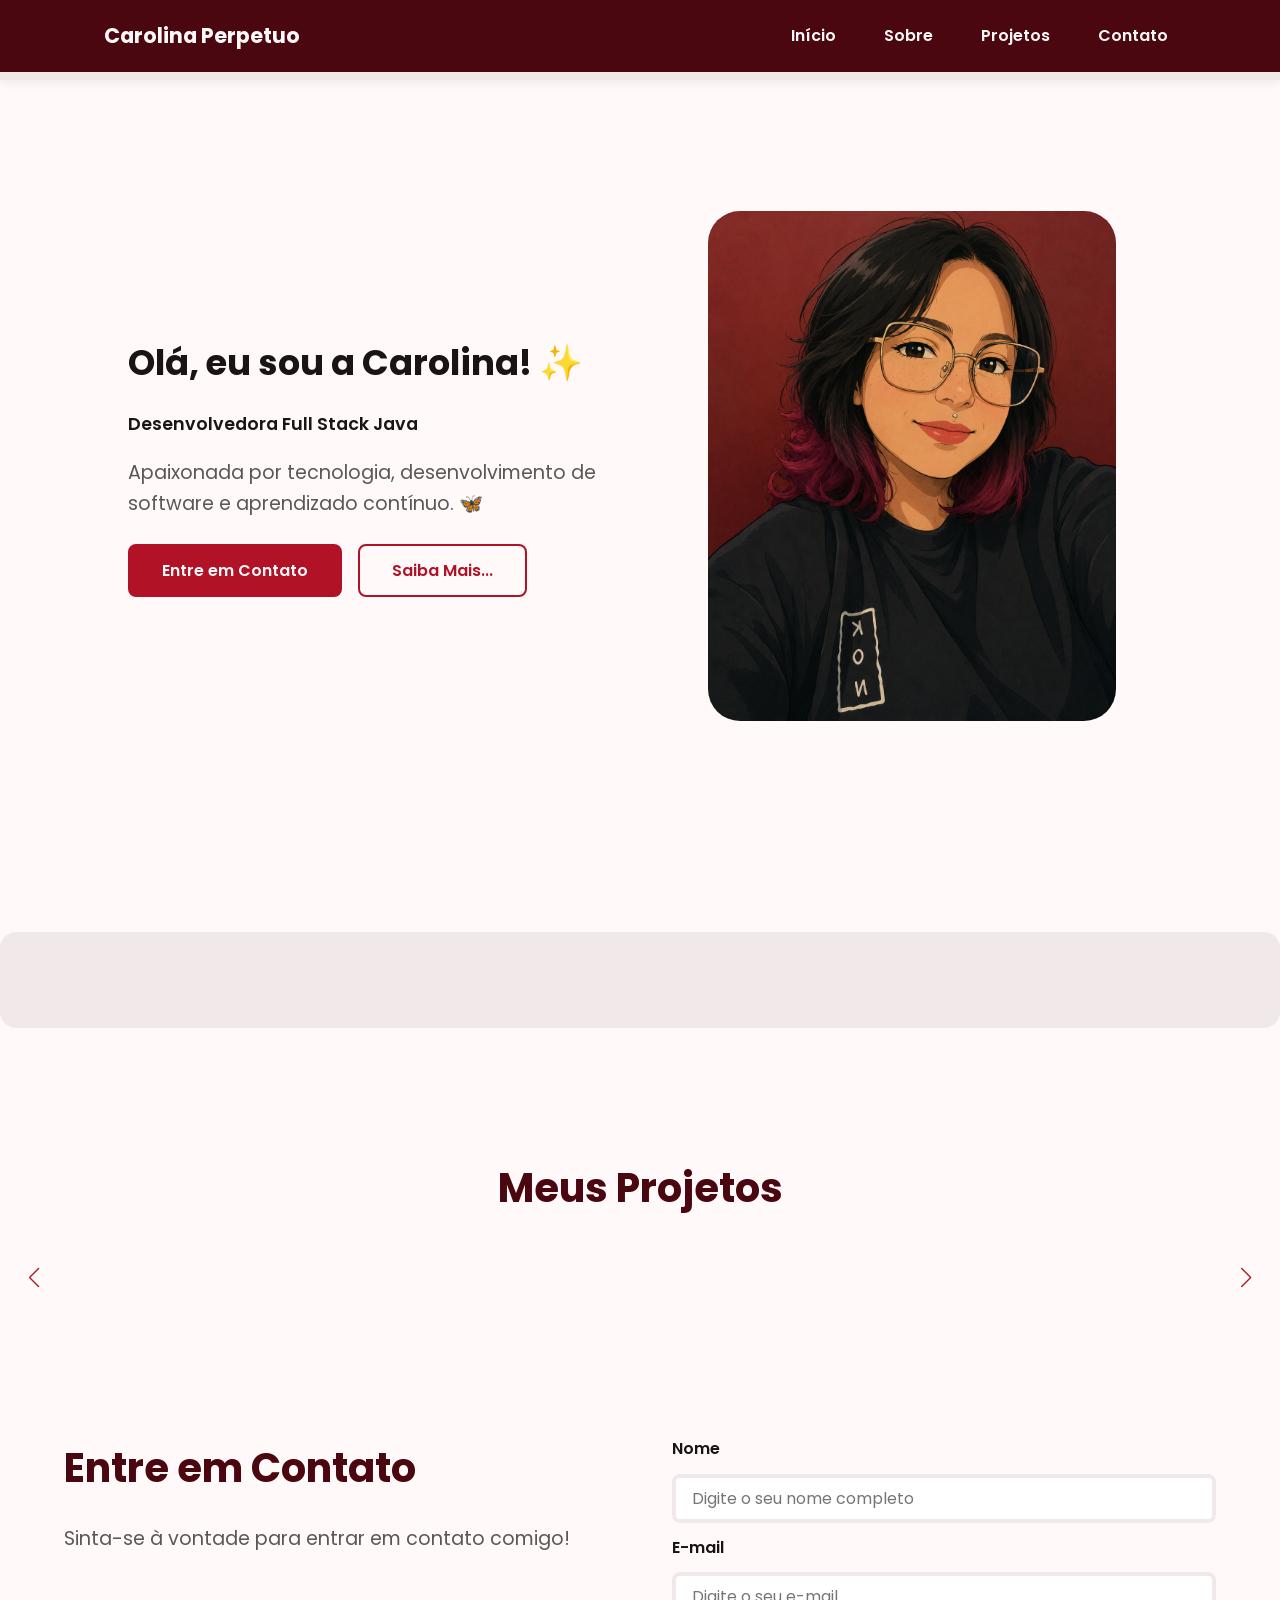
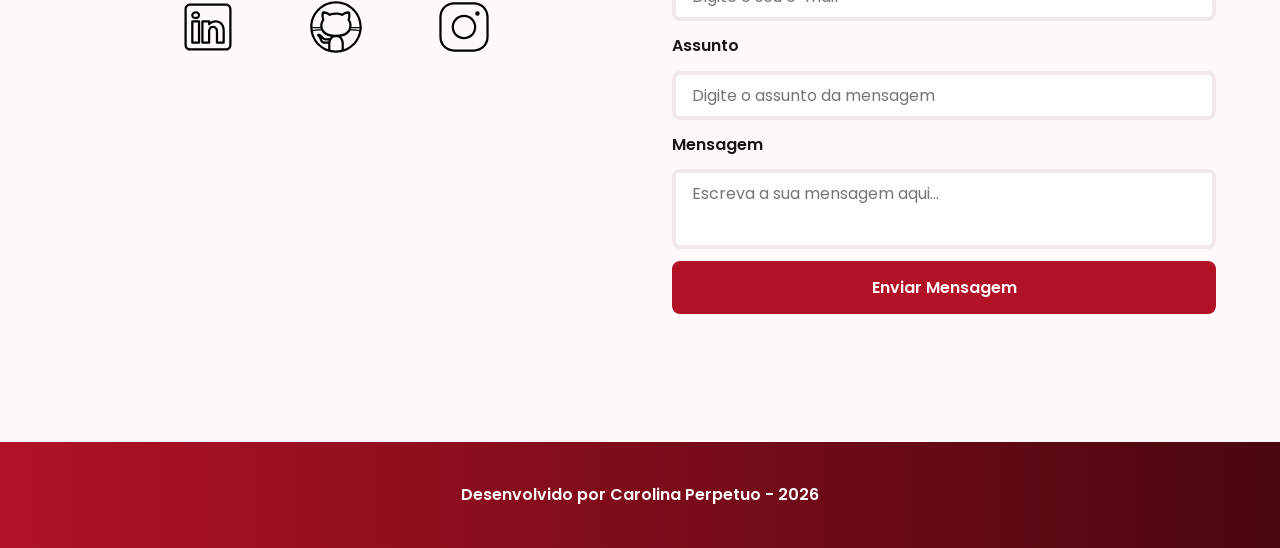
==== commit c266aff1: "Ajuste no style.css" ====
--- a/index.html
+++ b/index.html
@@ -38,7 +38,7 @@
         <div class="menu-content">
             
             <!--TÍTULO-->
-            <a href="index.html" id="titulo">Portfólio</a>
+            <a href="index.html" id="titulo">Carolina Perpetuo</a>
 
             <!--MENU-->
             <nav>
@@ -63,9 +63,9 @@
             <!--BOAS VINDAS-->
             <article class="hero-content">
 
-                <span>✨ Olá, eu sou a Carolina!</span>
-                <h1>Desenvolvedora Full Stack</h1>
-                <p>Transformando ideias em código e criando experiências digitais incríveis.</p>
+                <span>Olá, eu sou a Carolina! ✨</span>
+                <h1>Desenvolvedora Full Stack Java</h1>
+                <p>Apaixonada por tecnologia, desenvolvimento de software e aprendizado contínuo. 🦋</p>
 
                 <div class="buttons-container">
                     <a href="#contact" class="botao">Entre em Contato</a>
--- a/assets/css/style.css
+++ b/assets/css/style.css
@@ -9,31 +9,31 @@
 }
 :root {
 
-    /* Paleta de Cores - Purple */
-    --purple-50: #f4eaff;
-    --purple-100: #e9dcfa;
-    --purple-200: #cdb3f0;
-    --purple-300: #b186e5;
-    --purple-400: #9460db;
-    --purple-500: #6b36c8;
-    --purple-600: #5b2ca0;
-    --purple-700: #4c2177;
-    --purple-800: #441f88;
-    --purple-900: #2a0e4d;
-
-    /* Cores Neutras */
-    --gray-200: #e8e8e8;
-    --gray-400: #505861;
-    --black: #171717;
-    --white: #FAF7FF;
-
-    /* Cores de Estado */
-    --error: #e63946;
-
-    /* Sombras */
-    --shadow-sm: 0 0.25rem 0.5rem rgba(0, 0, 0, 0.05);
-    --shadow-md: 0 0.25rem 0.75rem rgba(107, 54, 200, 0.3);
-    --shadow-lg: 0 0.5rem 1.5rem rgba(107, 54, 200, 0.2);
+    /* Paleta de Cores - Wine / Ruby */
+--purple-50: #fff1f3;
+--purple-100: #ffe4e8;
+--purple-200: #f8b7c1;
+--purple-300: #ec7e93;
+--purple-400: #d94b67;
+--purple-500: #b11226;
+--purple-600: #8e1020;
+--purple-700: #6e0b18;
+--purple-800: #4a0710;
+--purple-900: #2a0308;
+
+/* Cores Neutras */
+--gray-200: #f1e8ea;
+--gray-400: #5f5557;
+--black: #1a1415;
+--white: #fff9fa;
+
+/* Cores de Estado */
+--error: #e63946;
+
+/* Sombras */
+--shadow-sm: 0 0.25rem 0.5rem rgba(74, 7, 16, 0.06);
+--shadow-md: 0 0.25rem 0.75rem rgba(177, 18, 38, 0.25);
+--shadow-lg: 0 0.5rem 1.5rem rgba(177, 18, 38, 0.18);
 
     /* Espaçamentos */
     --spacing-xs: 0.5rem;
@@ -58,7 +58,7 @@
     --radius-xl: 2rem;
     --radius-full: 50%;
 
-    /* Animação Padrão */
+    /* Animação Padrão ============================================================================*/
     --transition-default: all 0.3s ease;
 }
 
@@ -97,7 +97,7 @@
     transition: var(--transition-default);
 }
 
-/* Botão preenchido (primário) */
+/* Botão preenchido (primário) ====================================================================*/
 .botao {
     border-color: var(--purple-500);
     background-color: var(--purple-500);
@@ -125,7 +125,7 @@
     transform: translateY(-0.25rem);
 }
 
-/* Modificador para botões pequenos (usado em projetos) */
+/* Modificador para botões pequenos (usado em projetos) ===========================================*/
 .botao.botao-sm,
 .botao-outline.botao-sm {
     min-width: 6rem;
@@ -134,7 +134,7 @@
     border-radius: 0.25rem;
     font-size: var(--text-sm);
 }
-/* Header */
+/* Header =========================================================================================*/
 
 header {
     position: sticky;
@@ -157,10 +157,10 @@
     color: var(--purple-100);
 }
 
-/* Título e Menu de Navegação */
+/* Título e Menu de Navegação =====================================================================*/
 
 #titulo {
-    font-size: var(--text-2xl);
+    font-size: 1.3rem;
     font-weight: 700;
 }
 
@@ -183,13 +183,15 @@
 .menu-list a {
     padding: var(--spacing-xs);
 }
-/* Seção Hero */
+/* Seção Hero =====================================================================================*/
 
 .hero-container {
     display: flex;
     align-items: center;
     gap: var(--spacing-2xl);
-    min-height: calc(100vh - 5rem);
+    min-height: calc(100vh - 8rem);
+    padding-left: 8rem;
+    padding-right: 8rem;
 }
 
 .hero-content {
@@ -200,19 +202,20 @@
 }
 
 .hero-content span {
-    font-size: var(--text-xl);
+    font-size: 2.2rem;
     font-weight: 700;
 }
 
 .hero-content h1 {
-    font-size: var(--text-3xl);
-    font-weight: 700;
+    font-size: 1.1rem;
+    font-weight: 600;
+    line-height: 1.1;
 }
 
 .hero-content p,
 .about-content p,
 .contact-info p {
-    font-size: var(--text-lg);
+    font-size: 1.2rem;
     color: var(--gray-400);
 }
 
@@ -223,12 +226,12 @@
 }
 
 .hero-image img {
-    width: 100%;
-    max-width: 100%;
+    width: 85%;
+    max-width: 28rem;
     border-radius: var(--radius-xl);
 }
 
-/* Animação flutuante */
+/* Animação flutuante =============================================================================*/
 
 @keyframes float {
     0%,
@@ -244,13 +247,15 @@
 .float-animation {
     animation: float 3s ease-in-out infinite;
 }
-/* Seção About */
+/* Seção About ====================================================================================*/
 
 .about-container {
     display: flex;
     align-items: center;
     gap: var(--spacing-2xl);
-    margin: var(--spacing-2xl) auto;
+    margin: 5rem auto 8rem auto;
+    padding: var(--spacing-xl);
+    max-width: 95rem;
     border-radius: var(--radius-lg);
     background-color: var(--gray-200);
 }
@@ -316,13 +321,13 @@
     text-align: center;
     color: var(--gray-400);
 }
-/* ==========================================
+/* =================================================================================================
    SEÇÃO PROJECTS
-========================================== */
+===================================================================================================*/
 
 .projects-container {
-    scroll-margin-top: 3rem;
-    margin: var(--spacing-2xl) auto;
+    scroll-margin-top: 5rem;
+    margin: 4rem auto 2rem auto;
     text-align: center;
 }
 
@@ -333,7 +338,7 @@
     overflow: hidden;
 }
 
-/* Card do Projeto */
+/* Card do Projeto ================================================================================*/
 
 .project-card {
     display: flex;
@@ -352,14 +357,14 @@
     box-shadow: var(--shadow-lg);
 }
 
-/* Imagem do Projeto */
+/* Imagem do Projeto ==============================================================================*/
 
 .project-image {
     display: flex;
     align-items: center;
     justify-content: center;
     width: 100%;
-    height: 10rem;
+    height: 7rem;
     background: linear-gradient(
         135deg,
         var(--purple-50) 0%,
@@ -368,26 +373,26 @@
 }
 
 .project-image img {
-    width: 75%;
-    height: 75%;
-    max-width: 7rem;
-    max-height: 7rem;
+    width: 70%;
+    height: 70%;
+    max-width: 5rem;
+    max-height: 5rem;
     object-fit: contain;
     transition: transform 0.3s ease;
 }
 
-/* Conteúdo do Projeto */
+/* Conteúdo do Projeto ============================================================================*/
 
 .project-content {
     display: flex;
     flex: 1;
     flex-direction: column;
-    padding: var(--spacing-md);
+    padding: 1rem;
     text-align: left;
 }
 
 .project-content h3 {
-    margin-bottom: 0.75rem;
+    margin-bottom: 0.6rem;
     font-size: var(--text-lg);
     font-weight: 700;
 }
@@ -395,11 +400,11 @@
 .project-content p {
     flex: 1;
     margin-bottom: var(--spacing-sm);
-    font-size: 0.95rem;
+    font-size: 0.85rem;
     color: var(--gray-400);
 }
 
-/* Tags */
+/* Tags ===========================================================================================*/
 
 .project-tags {
     display: flex;
@@ -416,7 +421,7 @@
     color: var(--purple-800);
 }
 
-/* Botões */
+/* Botões =========================================================================================*/
 
 .project-buttons {
     display: flex;
@@ -425,7 +430,7 @@
     gap: 0.75rem;
     margin-top: var(--spacing-sm);
 }
-/* Swiper */
+/* Swiper =========================================================================================*/
 
 .swiper-wrapper {
     align-items: stretch;
@@ -436,7 +441,7 @@
     height: auto;
 }
 
-/* Botões do Swiper */
+/* Botões do Swiper ===============================================================================*/
 
 .swiper-button-next,
 .swiper-button-prev {
@@ -455,7 +460,7 @@
     color: var(--purple-800);
 }
 
-/* Indicadores de paginação */
+/* Indicadores de paginação =======================================================================*/
 
 .swiper-pagination-bullet {
     width: 0.75rem;
@@ -469,12 +474,15 @@
     border-radius: var(--radius-sm);
     background-color: var(--purple-500);
 }
-/* Seção Contact */
+/* Seção Contact ==================================================================================*/
 
 .contact-container {
     display: grid;
     grid-template-columns: 1fr 1fr;
     gap: var(--spacing-2xl);
+    width: 90%;
+    max-width: 1400px;
+    margin: 8rem auto;
 }
 
 .contact-info h2 {
@@ -515,7 +523,7 @@
         brightness(79%)
         contrast(91%);
 }
-/* Formulário */
+/* Formulário =====================================================================================*/
 
 form {
     display: flex;
@@ -555,7 +563,7 @@
     font-size: var(--text-sm);
     color: var(--error);
 }
-/* Footer */
+/* Footer =========================================================================================*/
 
 footer {
     padding: 2.5rem;
@@ -580,7 +588,7 @@
     color: var(--white);
 }
 
-/* Success */
+/* Success ========================================================================================*/
 
 .success-container {
     display: flex;
@@ -589,7 +597,7 @@
     align-items: center;
     width: 100%;
     min-height: calc(100vh - 12.5rem);
-    padding: var(--spacing-xl) var(--spacing-md);
+    padding: 4rem 2rem;
 }
 
 .success-content {
@@ -604,7 +612,7 @@
 .success-content h1 {
     font-size: var(--text-3xl);
     font-weight: 700;
-    color: var(--purple-800);
+    color: #166534;
 }
 
 .success-content h2 {
@@ -619,7 +627,7 @@
     width: 7.5rem;
     height: 7.5rem;
     border-radius: var(--radius-full);
-    background-color: var(--purple-100);
+    background-color: #dcfce7;
 }
 
 .success-icon img {
@@ -627,14 +635,14 @@
     height: 6rem;
     filter: brightness(0)
             saturate(100%)
-            invert(11%)
-            sepia(69%)
-            saturate(3759%)
-            hue-rotate(256deg)
-            brightness(101%)
-            contrast(96%);
-}
-/* Responsividade - Tablets */
+            invert(39%)
+            sepia(91%)
+            saturate(649%)
+            hue-rotate(95deg)
+            brightness(95%)
+            contrast(95%);
+}
+/* Responsividade - Tablets =======================================================================*/
 
 @media screen and (max-width: 1024px) {
 
@@ -668,7 +676,7 @@
         font-size: var(--text-xl);
     }
 
-    /* Header - Oculta menu em telas pequenas */
+    /* Header - Oculta menu em telas pequenas =====================================================*/
     @media (max-width: 768px) {
         .menu-list {
             display: none;
@@ -704,7 +712,7 @@
         white-space: nowrap;
     }
 
-    /* About */
+    /* About ======================================================================================*/
     .about-container {
         flex-direction: column;
         gap: var(--spacing-md);
@@ -743,7 +751,7 @@
         width: 100%;
     }
 
-    /* Projects */
+    /* Projects ===================================================================================*/
     .projects-container {
         margin: var(--spacing-lg) auto 0;
     }
@@ -755,9 +763,8 @@
 
     .project-card {
         width: 100%;
-        height: 30rem;
-        min-height: 30rem;
-        max-height: 30rem;
+        height: auto;
+        min-height: 18rem;
         max-width: 100%;
     }
 
@@ -794,7 +801,7 @@
         display: none;
     }
 
-    /* Contact */
+    /* Contact ====================================================================================*/
     .contact-container {
         grid-template-columns: 1fr;
         gap: var(--spacing-lg);
@@ -802,7 +809,7 @@
         margin: 0 auto;
     }
 
-    /* Success Page */
+    /* Success Page ===============================================================================*/
     .success-container {
         padding: var(--spacing-xl) var(--spacing-md);
         min-height: calc(100vh - 10rem);
@@ -823,7 +830,7 @@
         height: 5rem;
     }
 }
-/* Responsividade - Celulares */
+/* Responsividade - Celulares =====================================================================*/
 
 @media screen and (max-width: 480px) {
 
@@ -866,7 +873,7 @@
         display: none;
     }
 
-    /* Hero */
+    /* Hero =======================================================================================*/
     .hero-container {
         gap: var(--spacing-sm);
     }
@@ -902,7 +909,7 @@
         max-width: 20rem;
     }
 
-    /* About */
+    /* About ======================================================================================*/
     .about-container {
         margin: var(--spacing-lg) 0.5rem;
         padding: var(--spacing-md);
@@ -928,7 +935,7 @@
         font-size: var(--text-sm);
     }
 
-    /* Projects */
+    /* Projects ===================================================================================*/
     .projects-container {
         margin: var(--spacing-lg) auto 0;
     }
@@ -942,7 +949,7 @@
 
     .project-card {
         width: 100%;
-        height: 20rem;
+        height: auto;
         max-width: 20rem;
     }
 
@@ -962,7 +969,7 @@
         font-size: 0.95rem;
     }
 
-    /* Contact */
+    /* Contact ====================================================================================*/
     .contact-container {
         width: 100%;
     }
@@ -1002,7 +1009,7 @@
         font-size: var(--text-base);
     }
 
-    /* Footer */
+    /* Footer =====================================================================================*/
     footer {
         padding: var(--spacing-md) var(--spacing-sm);
         font-size: var(--text-sm);
